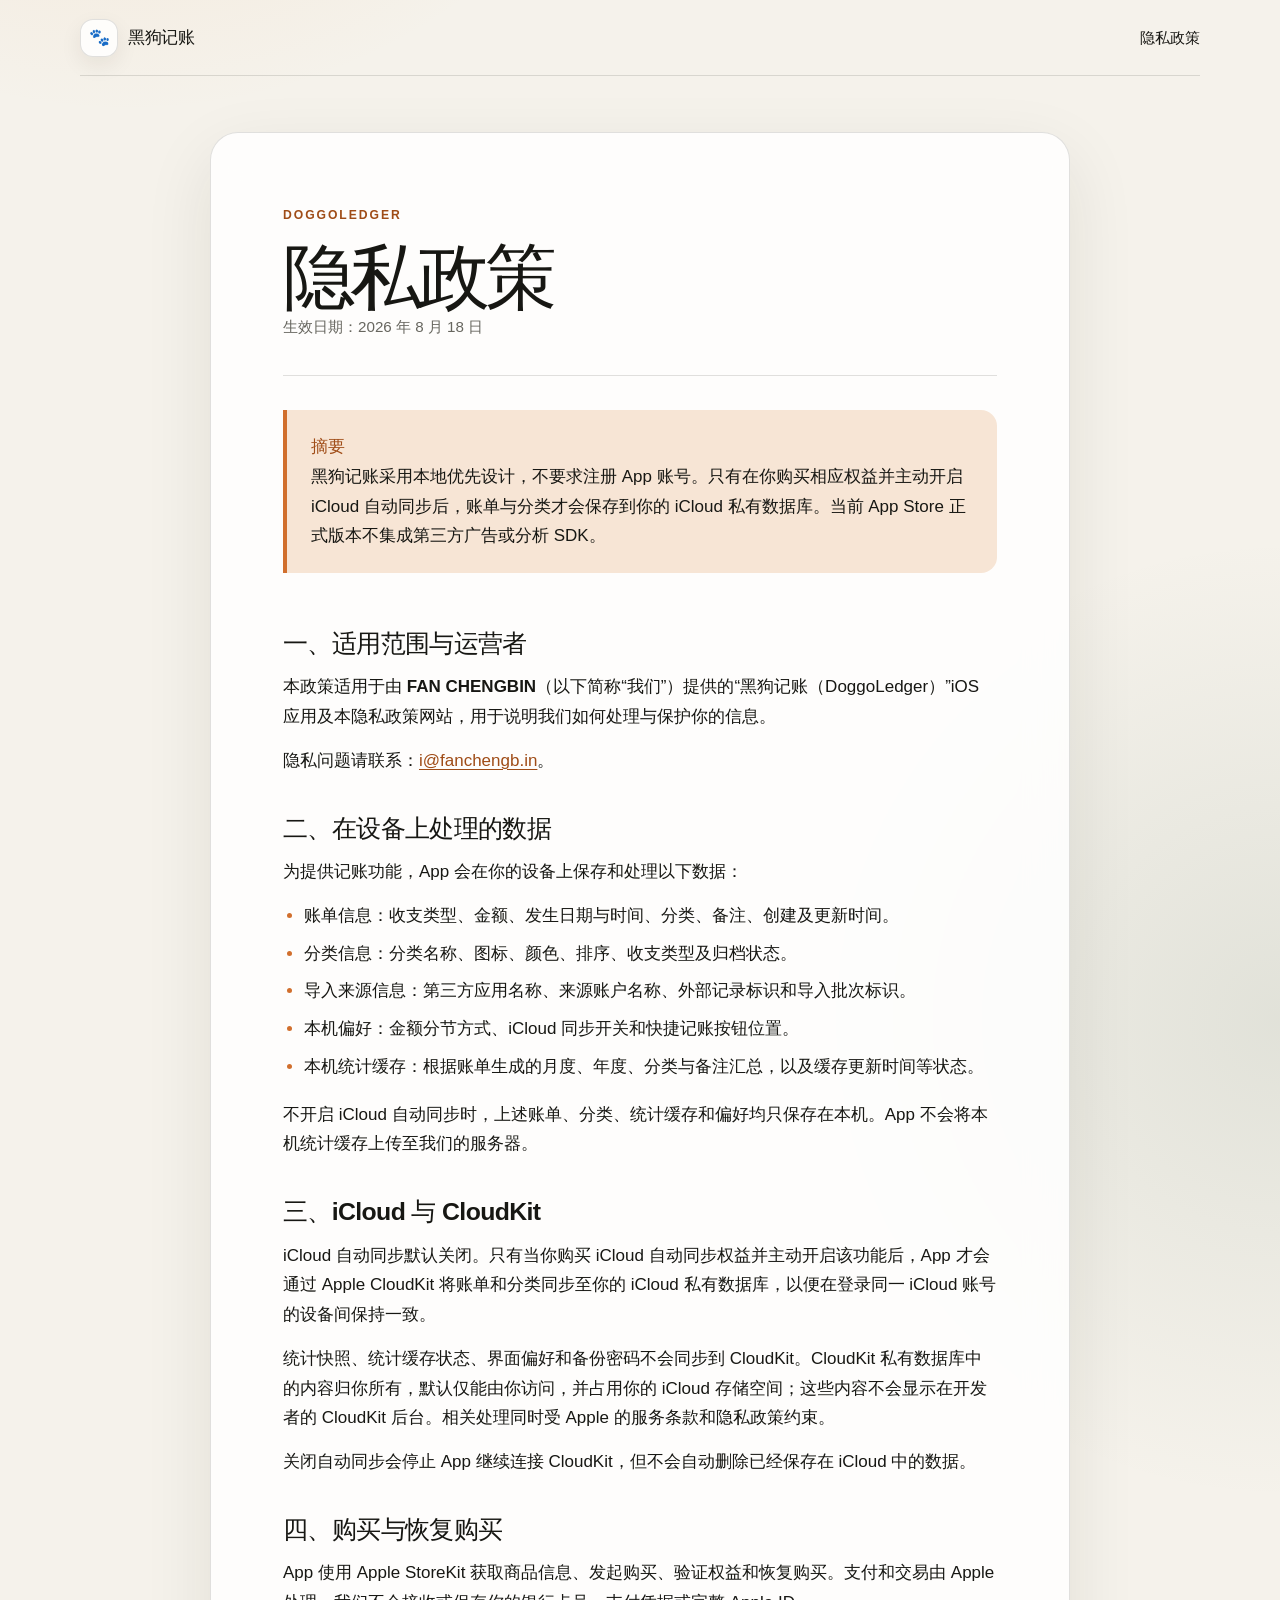
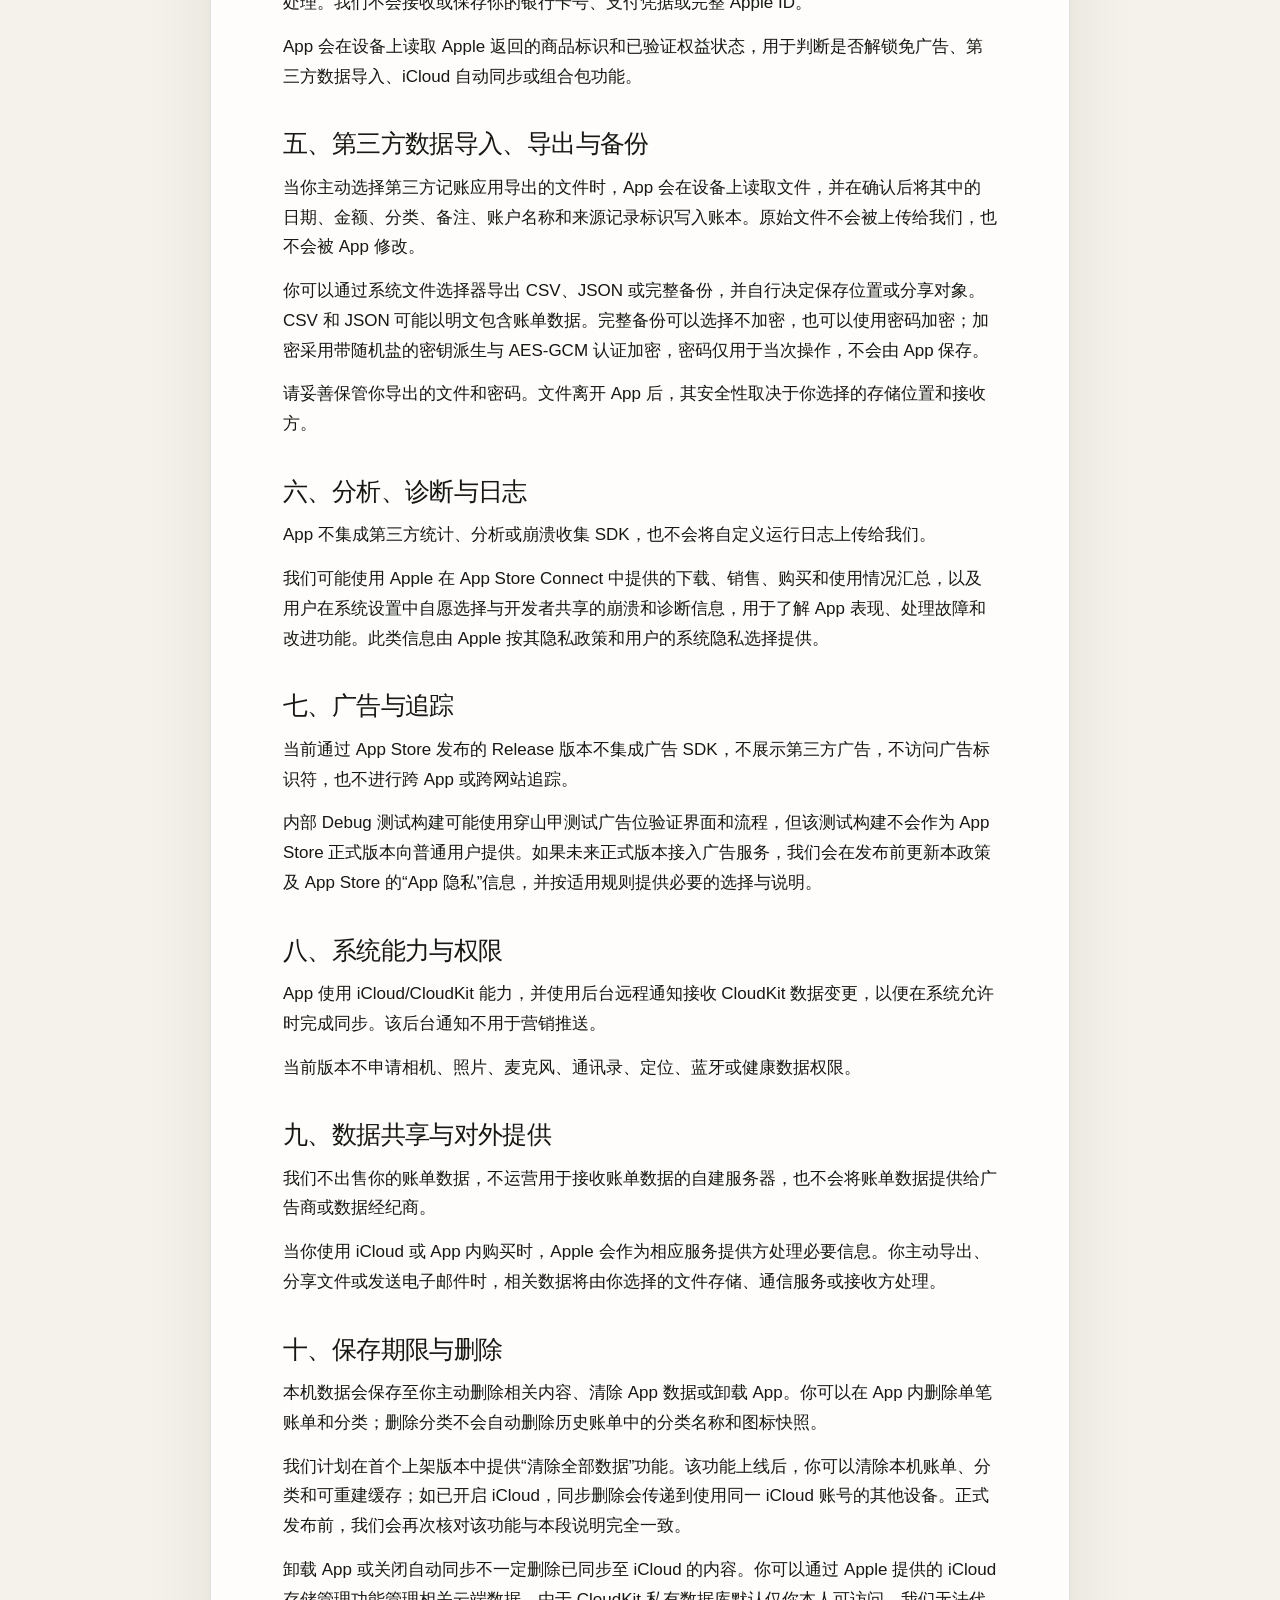
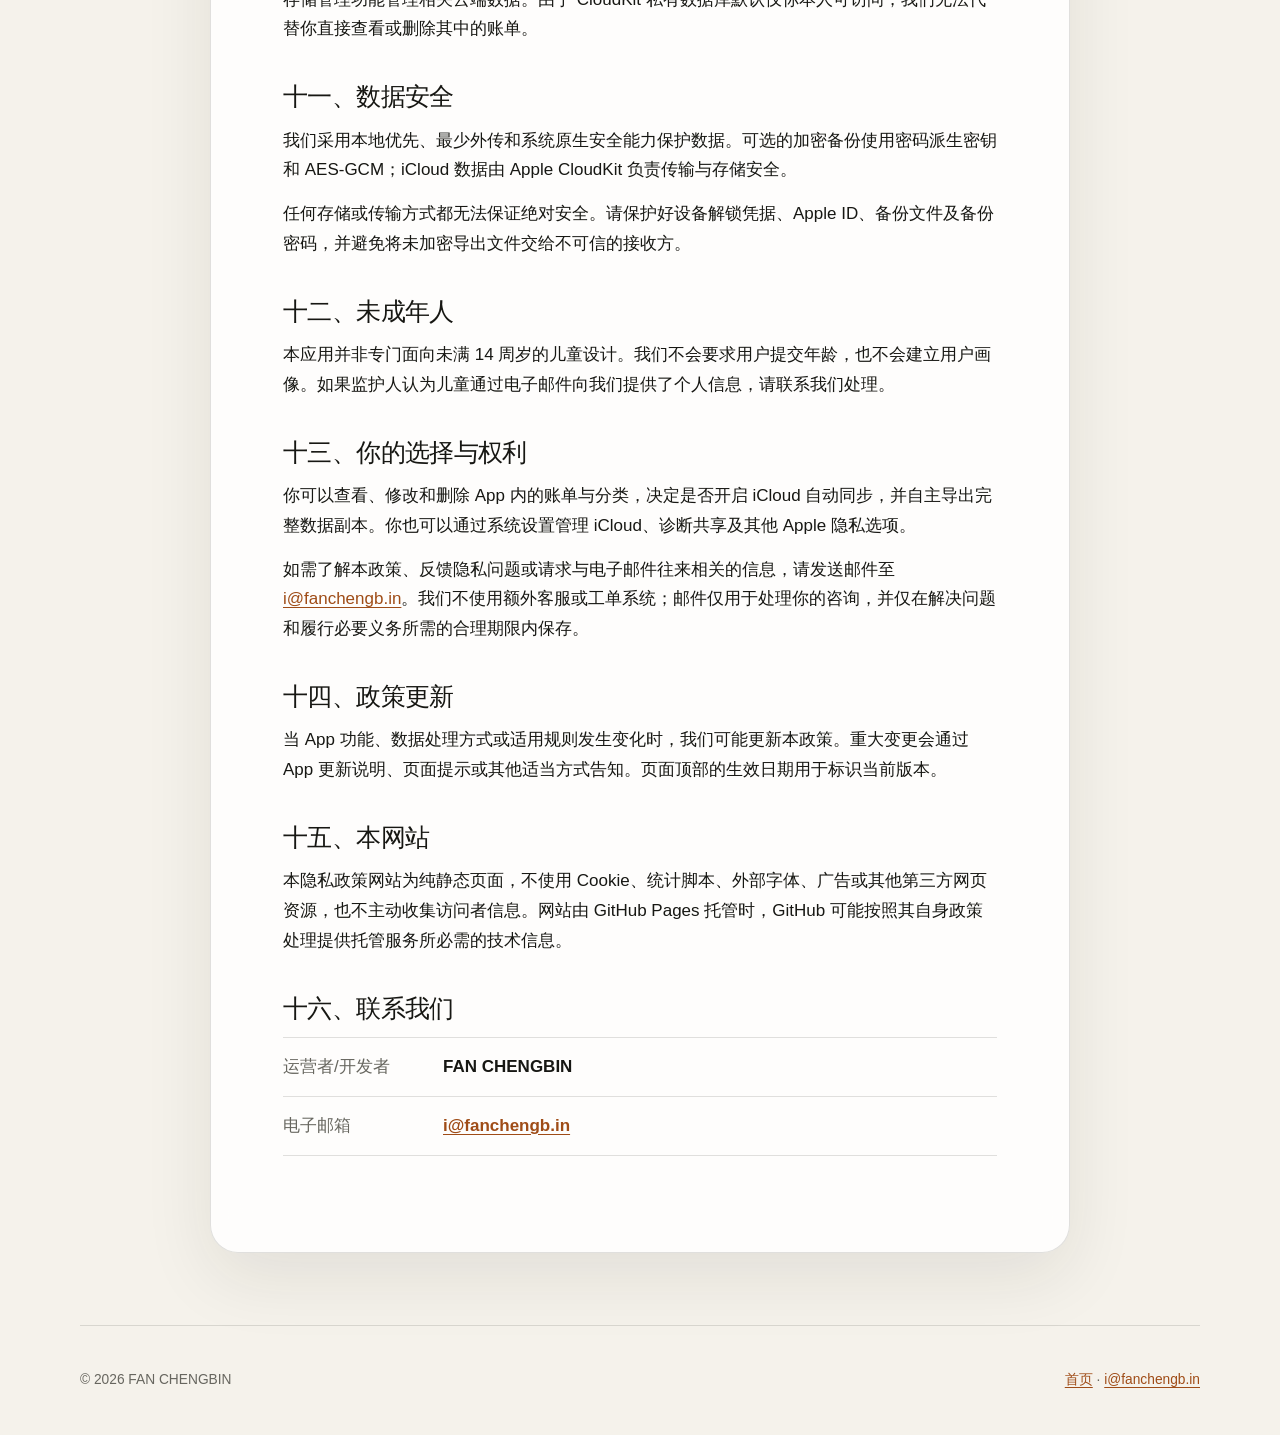
==== privacy.html @ 14ca74b3 "docs: publish DoggoLedger privacy policy" ====
<!doctype html>
<html lang="zh-CN">
<head>
  <meta charset="utf-8">
  <meta name="viewport" content="width=device-width, initial-scale=1">
  <meta name="description" content="黑狗记账（DoggoLedger）隐私政策。">
  <meta name="referrer" content="no-referrer">
  <meta http-equiv="Content-Security-Policy" content="default-src 'self'; style-src 'self'; img-src 'self' data:; object-src 'none'; base-uri 'none'; form-action 'none'; frame-ancestors 'none'">
  <title>隐私政策 · 黑狗记账</title>
  <link rel="stylesheet" href="styles.css">
</head>
<body>
  <header class="site-header">
    <a class="brand" href="index.html" aria-label="返回黑狗记账首页">
      <span class="brand-mark" aria-hidden="true">🐾</span>
      <span>黑狗记账</span>
    </a>
    <nav aria-label="主要导航">
      <a aria-current="page" href="privacy.html">隐私政策</a>
    </nav>
  </header>

  <main class="policy-layout">
    <article class="policy-card">
      <header class="policy-heading">
        <p class="eyebrow">DoggoLedger</p>
        <h1>隐私政策</h1>
        <p class="effective-date">生效日期：2026 年 8 月 18 日</p>
      </header>

      <div class="notice">
        <strong>摘要</strong>
        <p>黑狗记账采用本地优先设计，不要求注册 App 账号。只有在你购买相应权益并主动开启 iCloud 自动同步后，账单与分类才会保存到你的 iCloud 私有数据库。当前 App Store 正式版本不集成第三方广告或分析 SDK。</p>
      </div>

      <section id="scope">
        <h2>一、适用范围与运营者</h2>
        <p>本政策适用于由 <strong>FAN CHENGBIN</strong>（以下简称“我们”）提供的“黑狗记账（DoggoLedger）”iOS 应用及本隐私政策网站，用于说明我们如何处理与保护你的信息。</p>
        <p>隐私问题请联系：<a href="mailto:i@fanchengb.in">i@fanchengb.in</a>。</p>
      </section>

      <section id="local-data">
        <h2>二、在设备上处理的数据</h2>
        <p>为提供记账功能，App 会在你的设备上保存和处理以下数据：</p>
        <ul>
          <li><strong>账单信息：</strong>收支类型、金额、发生日期与时间、分类、备注、创建及更新时间。</li>
          <li><strong>分类信息：</strong>分类名称、图标、颜色、排序、收支类型及归档状态。</li>
          <li><strong>导入来源信息：</strong>第三方应用名称、来源账户名称、外部记录标识和导入批次标识。</li>
          <li><strong>本机偏好：</strong>金额分节方式、iCloud 同步开关和快捷记账按钮位置。</li>
          <li><strong>本机统计缓存：</strong>根据账单生成的月度、年度、分类与备注汇总，以及缓存更新时间等状态。</li>
        </ul>
        <p>不开启 iCloud 自动同步时，上述账单、分类、统计缓存和偏好均只保存在本机。App 不会将本机统计缓存上传至我们的服务器。</p>
      </section>

      <section id="icloud">
        <h2>三、iCloud 与 CloudKit</h2>
        <p>iCloud 自动同步默认关闭。只有当你购买 iCloud 自动同步权益并主动开启该功能后，App 才会通过 Apple CloudKit 将<strong>账单和分类</strong>同步至你的 iCloud 私有数据库，以便在登录同一 iCloud 账号的设备间保持一致。</p>
        <p>统计快照、统计缓存状态、界面偏好和备份密码不会同步到 CloudKit。CloudKit 私有数据库中的内容归你所有，默认仅能由你访问，并占用你的 iCloud 存储空间；这些内容不会显示在开发者的 CloudKit 后台。相关处理同时受 Apple 的服务条款和隐私政策约束。</p>
        <p>关闭自动同步会停止 App 继续连接 CloudKit，但不会自动删除已经保存在 iCloud 中的数据。</p>
      </section>

      <section id="purchases">
        <h2>四、购买与恢复购买</h2>
        <p>App 使用 Apple StoreKit 获取商品信息、发起购买、验证权益和恢复购买。支付和交易由 Apple 处理。我们不会接收或保存你的银行卡号、支付凭据或完整 Apple ID。</p>
        <p>App 会在设备上读取 Apple 返回的商品标识和已验证权益状态，用于判断是否解锁免广告、第三方数据导入、iCloud 自动同步或组合包功能。</p>
      </section>

      <section id="imports-backups">
        <h2>五、第三方数据导入、导出与备份</h2>
        <p>当你主动选择第三方记账应用导出的文件时，App 会在设备上读取文件，并在确认后将其中的日期、金额、分类、备注、账户名称和来源记录标识写入账本。原始文件不会被上传给我们，也不会被 App 修改。</p>
        <p>你可以通过系统文件选择器导出 CSV、JSON 或完整备份，并自行决定保存位置或分享对象。CSV 和 JSON 可能以明文包含账单数据。完整备份可以选择不加密，也可以使用密码加密；加密采用带随机盐的密钥派生与 AES-GCM 认证加密，密码仅用于当次操作，不会由 App 保存。</p>
        <p>请妥善保管你导出的文件和密码。文件离开 App 后，其安全性取决于你选择的存储位置和接收方。</p>
      </section>

      <section id="analytics">
        <h2>六、分析、诊断与日志</h2>
        <p>App 不集成第三方统计、分析或崩溃收集 SDK，也不会将自定义运行日志上传给我们。</p>
        <p>我们可能使用 Apple 在 App Store Connect 中提供的下载、销售、购买和使用情况汇总，以及用户在系统设置中自愿选择与开发者共享的崩溃和诊断信息，用于了解 App 表现、处理故障和改进功能。此类信息由 Apple 按其隐私政策和用户的系统隐私选择提供。</p>
      </section>

      <section id="ads">
        <h2>七、广告与追踪</h2>
        <p>当前通过 App Store 发布的 Release 版本不集成广告 SDK，不展示第三方广告，不访问广告标识符，也不进行跨 App 或跨网站追踪。</p>
        <p>内部 Debug 测试构建可能使用穿山甲测试广告位验证界面和流程，但该测试构建不会作为 App Store 正式版本向普通用户提供。如果未来正式版本接入广告服务，我们会在发布前更新本政策及 App Store 的“App 隐私”信息，并按适用规则提供必要的选择与说明。</p>
      </section>

      <section id="permissions">
        <h2>八、系统能力与权限</h2>
        <p>App 使用 iCloud/CloudKit 能力，并使用后台远程通知接收 CloudKit 数据变更，以便在系统允许时完成同步。该后台通知不用于营销推送。</p>
        <p>当前版本不申请相机、照片、麦克风、通讯录、定位、蓝牙或健康数据权限。</p>
      </section>

      <section id="sharing">
        <h2>九、数据共享与对外提供</h2>
        <p>我们不出售你的账单数据，不运营用于接收账单数据的自建服务器，也不会将账单数据提供给广告商或数据经纪商。</p>
        <p>当你使用 iCloud 或 App 内购买时，Apple 会作为相应服务提供方处理必要信息。你主动导出、分享文件或发送电子邮件时，相关数据将由你选择的文件存储、通信服务或接收方处理。</p>
      </section>

      <section id="retention-deletion">
        <h2>十、保存期限与删除</h2>
        <p>本机数据会保存至你主动删除相关内容、清除 App 数据或卸载 App。你可以在 App 内删除单笔账单和分类；删除分类不会自动删除历史账单中的分类名称和图标快照。</p>
        <p>我们计划在首个上架版本中提供“清除全部数据”功能。该功能上线后，你可以清除本机账单、分类和可重建缓存；如已开启 iCloud，同步删除会传递到使用同一 iCloud 账号的其他设备。正式发布前，我们会再次核对该功能与本段说明完全一致。</p>
        <p>卸载 App 或关闭自动同步不一定删除已同步至 iCloud 的内容。你可以通过 Apple 提供的 iCloud 存储管理功能管理相关云端数据。由于 CloudKit 私有数据库默认仅你本人可访问，我们无法代替你直接查看或删除其中的账单。</p>
      </section>

      <section id="security">
        <h2>十一、数据安全</h2>
        <p>我们采用本地优先、最少外传和系统原生安全能力保护数据。可选的加密备份使用密码派生密钥和 AES-GCM；iCloud 数据由 Apple CloudKit 负责传输与存储安全。</p>
        <p>任何存储或传输方式都无法保证绝对安全。请保护好设备解锁凭据、Apple ID、备份文件及备份密码，并避免将未加密导出文件交给不可信的接收方。</p>
      </section>

      <section id="children">
        <h2>十二、未成年人</h2>
        <p>本应用并非专门面向未满 14 周岁的儿童设计。我们不会要求用户提交年龄，也不会建立用户画像。如果监护人认为儿童通过电子邮件向我们提供了个人信息，请联系我们处理。</p>
      </section>

      <section id="rights">
        <h2>十三、你的选择与权利</h2>
        <p>你可以查看、修改和删除 App 内的账单与分类，决定是否开启 iCloud 自动同步，并自主导出完整数据副本。你也可以通过系统设置管理 iCloud、诊断共享及其他 Apple 隐私选项。</p>
        <p>如需了解本政策、反馈隐私问题或请求与电子邮件往来相关的信息，请发送邮件至 <a href="mailto:i@fanchengb.in">i@fanchengb.in</a>。我们不使用额外客服或工单系统；邮件仅用于处理你的咨询，并仅在解决问题和履行必要义务所需的合理期限内保存。</p>
      </section>

      <section id="changes">
        <h2>十四、政策更新</h2>
        <p>当 App 功能、数据处理方式或适用规则发生变化时，我们可能更新本政策。重大变更会通过 App 更新说明、页面提示或其他适当方式告知。页面顶部的生效日期用于标识当前版本。</p>
      </section>

      <section id="website">
        <h2>十五、本网站</h2>
        <p>本隐私政策网站为纯静态页面，不使用 Cookie、统计脚本、外部字体、广告或其他第三方网页资源，也不主动收集访问者信息。网站由 GitHub Pages 托管时，GitHub 可能按照其自身政策处理提供托管服务所必需的技术信息。</p>
      </section>

      <section id="contact">
        <h2>十六、联系我们</h2>
        <dl class="contact-list">
          <dt>运营者/开发者</dt><dd>FAN CHENGBIN</dd>
          <dt>电子邮箱</dt><dd><a href="mailto:i@fanchengb.in">i@fanchengb.in</a></dd>
        </dl>
      </section>
    </article>
  </main>

  <footer class="site-footer">
    <p>© 2026 FAN CHENGBIN</p>
    <p><a href="index.html">首页</a><span aria-hidden="true"> · </span><a href="mailto:i@fanchengb.in">i@fanchengb.in</a></p>
  </footer>
</body>
</html>
---- styles.css ----
:root {
  color-scheme: light dark;
  --bg: #f5f2eb;
  --surface: rgba(255, 255, 255, 0.84);
  --surface-strong: #ffffff;
  --text: #171713;
  --muted: #67665f;
  --line: rgba(23, 23, 19, 0.13);
  --accent: #d16f2d;
  --accent-dark: #9f4c17;
  --accent-soft: #f7e5d5;
  --shadow: 0 24px 70px rgba(37, 31, 20, 0.09);
  font-family: -apple-system, BlinkMacSystemFont, "Segoe UI", sans-serif;
  font-synthesis: none;
}

* { box-sizing: border-box; }

html {
  scroll-behavior: smooth;
  background: var(--bg);
}

body {
  min-height: 100vh;
  margin: 0;
  color: var(--text);
  background:
    radial-gradient(circle at 10% -10%, rgba(238, 160, 89, 0.22), transparent 36rem),
    radial-gradient(circle at 100% 22%, rgba(82, 108, 86, 0.12), transparent 30rem),
    var(--bg);
  font-size: 17px;
  line-height: 1.75;
  text-rendering: optimizeLegibility;
}

a {
  color: var(--accent-dark);
  text-decoration-thickness: 1px;
  text-underline-offset: 0.2em;
}

a:hover { color: var(--accent); }

a:focus-visible,
button:focus-visible {
  outline: 3px solid var(--accent);
  outline-offset: 4px;
  border-radius: 6px;
}

.site-header,
.site-footer,
.home-main,
.policy-layout {
  width: min(1120px, calc(100% - 40px));
  margin-inline: auto;
}

.site-header {
  min-height: 76px;
  display: flex;
  align-items: center;
  justify-content: space-between;
  gap: 24px;
  border-bottom: 1px solid var(--line);
}

.brand {
  display: inline-flex;
  align-items: center;
  gap: 10px;
  color: var(--text);
  font-weight: 760;
  text-decoration: none;
  letter-spacing: -0.02em;
}

.brand-mark {
  width: 38px;
  height: 38px;
  display: grid;
  place-items: center;
  border: 1px solid var(--line);
  border-radius: 13px;
  background: var(--surface);
  box-shadow: 0 8px 22px rgba(37, 31, 20, 0.07);
}

nav a {
  color: var(--muted);
  font-size: 0.94rem;
  font-weight: 650;
  text-decoration: none;
}

nav a[aria-current="page"] { color: var(--text); }

.home-main { padding: 94px 0 72px; }

.hero { max-width: 820px; }

.eyebrow {
  margin: 0 0 12px;
  color: var(--accent-dark);
  font-size: 0.76rem;
  font-weight: 800;
  letter-spacing: 0.16em;
  text-transform: uppercase;
}

h1,
h2 {
  font-family: ui-rounded, -apple-system, BlinkMacSystemFont, "Segoe UI", sans-serif;
  text-wrap: balance;
}

h1 {
  margin: 0;
  font-size: clamp(2.55rem, 7vw, 5.5rem);
  line-height: 1.03;
  letter-spacing: -0.065em;
}

.hero-copy {
  max-width: 680px;
  margin: 30px 0 0;
  color: var(--muted);
  font-size: clamp(1.05rem, 2vw, 1.28rem);
}

.hero-actions {
  display: flex;
  flex-wrap: wrap;
  gap: 12px;
  margin-top: 32px;
}

.button {
  min-height: 48px;
  display: inline-flex;
  align-items: center;
  justify-content: center;
  padding: 10px 18px;
  border: 1px solid var(--line);
  border-radius: 14px;
  font-weight: 720;
  text-decoration: none;
}

.button.primary {
  color: #fff;
  border-color: var(--accent-dark);
  background: var(--accent-dark);
  box-shadow: 0 12px 28px rgba(159, 76, 23, 0.2);
}

.button.primary:hover { color: #fff; background: var(--accent); }
.button.secondary { color: var(--text); background: var(--surface); }

.feature-grid {
  display: grid;
  grid-template-columns: repeat(3, 1fr);
  gap: 18px;
  margin-top: 90px;
}

.feature-card,
.policy-card {
  border: 1px solid var(--line);
  background: var(--surface);
  box-shadow: var(--shadow);
  backdrop-filter: blur(20px);
  -webkit-backdrop-filter: blur(20px);
}

.feature-card {
  padding: 28px;
  border-radius: 22px;
}

.feature-icon {
  width: 40px;
  height: 40px;
  display: grid;
  place-items: center;
  color: var(--accent-dark);
  border-radius: 12px;
  background: var(--accent-soft);
  font-weight: 800;
}

.feature-card h2 {
  margin: 18px 0 6px;
  font-size: 1.18rem;
  letter-spacing: -0.025em;
}

.feature-card p {
  margin: 0;
  color: var(--muted);
  font-size: 0.95rem;
}

.policy-layout { padding: 56px 0 72px; }

.policy-card {
  max-width: 860px;
  margin: 0 auto;
  padding: clamp(28px, 6vw, 72px);
  border-radius: 28px;
}

.policy-heading {
  padding-bottom: 34px;
  border-bottom: 1px solid var(--line);
}

.policy-heading h1 {
  font-size: clamp(2.5rem, 6vw, 4.5rem);
}

.effective-date {
  margin: 16px 0 0;
  color: var(--muted);
  font-size: 0.95rem;
}

.notice {
  margin: 34px 0 42px;
  padding: 22px 24px;
  border-left: 4px solid var(--accent);
  border-radius: 0 16px 16px 0;
  background: var(--accent-soft);
}

.notice strong { color: var(--accent-dark); }
.notice p { margin: 5px 0 0; }

.policy-card section {
  padding-block: 12px 24px;
  scroll-margin-top: 20px;
}

.policy-card h2 {
  margin: 0 0 12px;
  font-size: clamp(1.25rem, 3vw, 1.55rem);
  line-height: 1.35;
  letter-spacing: -0.025em;
}

.policy-card p { margin: 0 0 14px; }
.policy-card p:last-child { margin-bottom: 0; }

.policy-card ul {
  margin: 0 0 18px;
  padding-left: 1.25em;
}

.policy-card li { margin-block: 8px; }
.policy-card li::marker { color: var(--accent); }

.contact-list {
  display: grid;
  grid-template-columns: 160px 1fr;
  margin: 0;
  border-top: 1px solid var(--line);
}

.contact-list dt,
.contact-list dd {
  padding: 14px 0;
  border-bottom: 1px solid var(--line);
}

.contact-list dt { color: var(--muted); }
.contact-list dd { margin: 0; font-weight: 650; }

.site-footer {
  min-height: 110px;
  display: flex;
  align-items: center;
  justify-content: space-between;
  gap: 24px;
  padding-block: 24px;
  color: var(--muted);
  border-top: 1px solid var(--line);
  font-size: 0.86rem;
}

.site-footer p { margin: 0; }

@media (max-width: 760px) {
  body { font-size: 16px; line-height: 1.7; }
  .site-header, .site-footer, .home-main, .policy-layout { width: min(100% - 28px, 680px); }
  .site-header { min-height: 66px; }
  .home-main { padding: 62px 0 48px; }
  .hero-copy { margin-top: 22px; }
  .feature-grid { grid-template-columns: 1fr; margin-top: 58px; }
  .feature-card { padding: 22px; }
  .policy-layout { padding: 26px 0 46px; }
  .policy-card { padding: 26px 20px 34px; border-radius: 20px; }
  .policy-heading { padding-bottom: 26px; }
  .notice { margin: 26px 0 34px; padding: 18px; }
  .contact-list { grid-template-columns: 1fr; }
  .contact-list dt { padding-bottom: 0; border-bottom: 0; }
  .contact-list dd { padding-top: 2px; }
  .site-footer { min-height: 128px; flex-direction: column; align-items: flex-start; justify-content: center; gap: 4px; }
}

@media (prefers-reduced-motion: reduce) {
  html { scroll-behavior: auto; }
}

@media (prefers-color-scheme: dark) {
  :root {
    --bg: #11110f;
    --surface: rgba(29, 29, 25, 0.9);
    --surface-strong: #1d1d19;
    --text: #f3f0e9;
    --muted: #b4b0a7;
    --line: rgba(255, 255, 255, 0.12);
    --accent: #f09a59;
    --accent-dark: #ffb478;
    --accent-soft: rgba(209, 111, 45, 0.15);
    --shadow: 0 24px 70px rgba(0, 0, 0, 0.25);
  }

  .button.primary { color: #1a120d; background: var(--accent-dark); border-color: var(--accent-dark); }
  .button.primary:hover { color: #1a120d; }
}
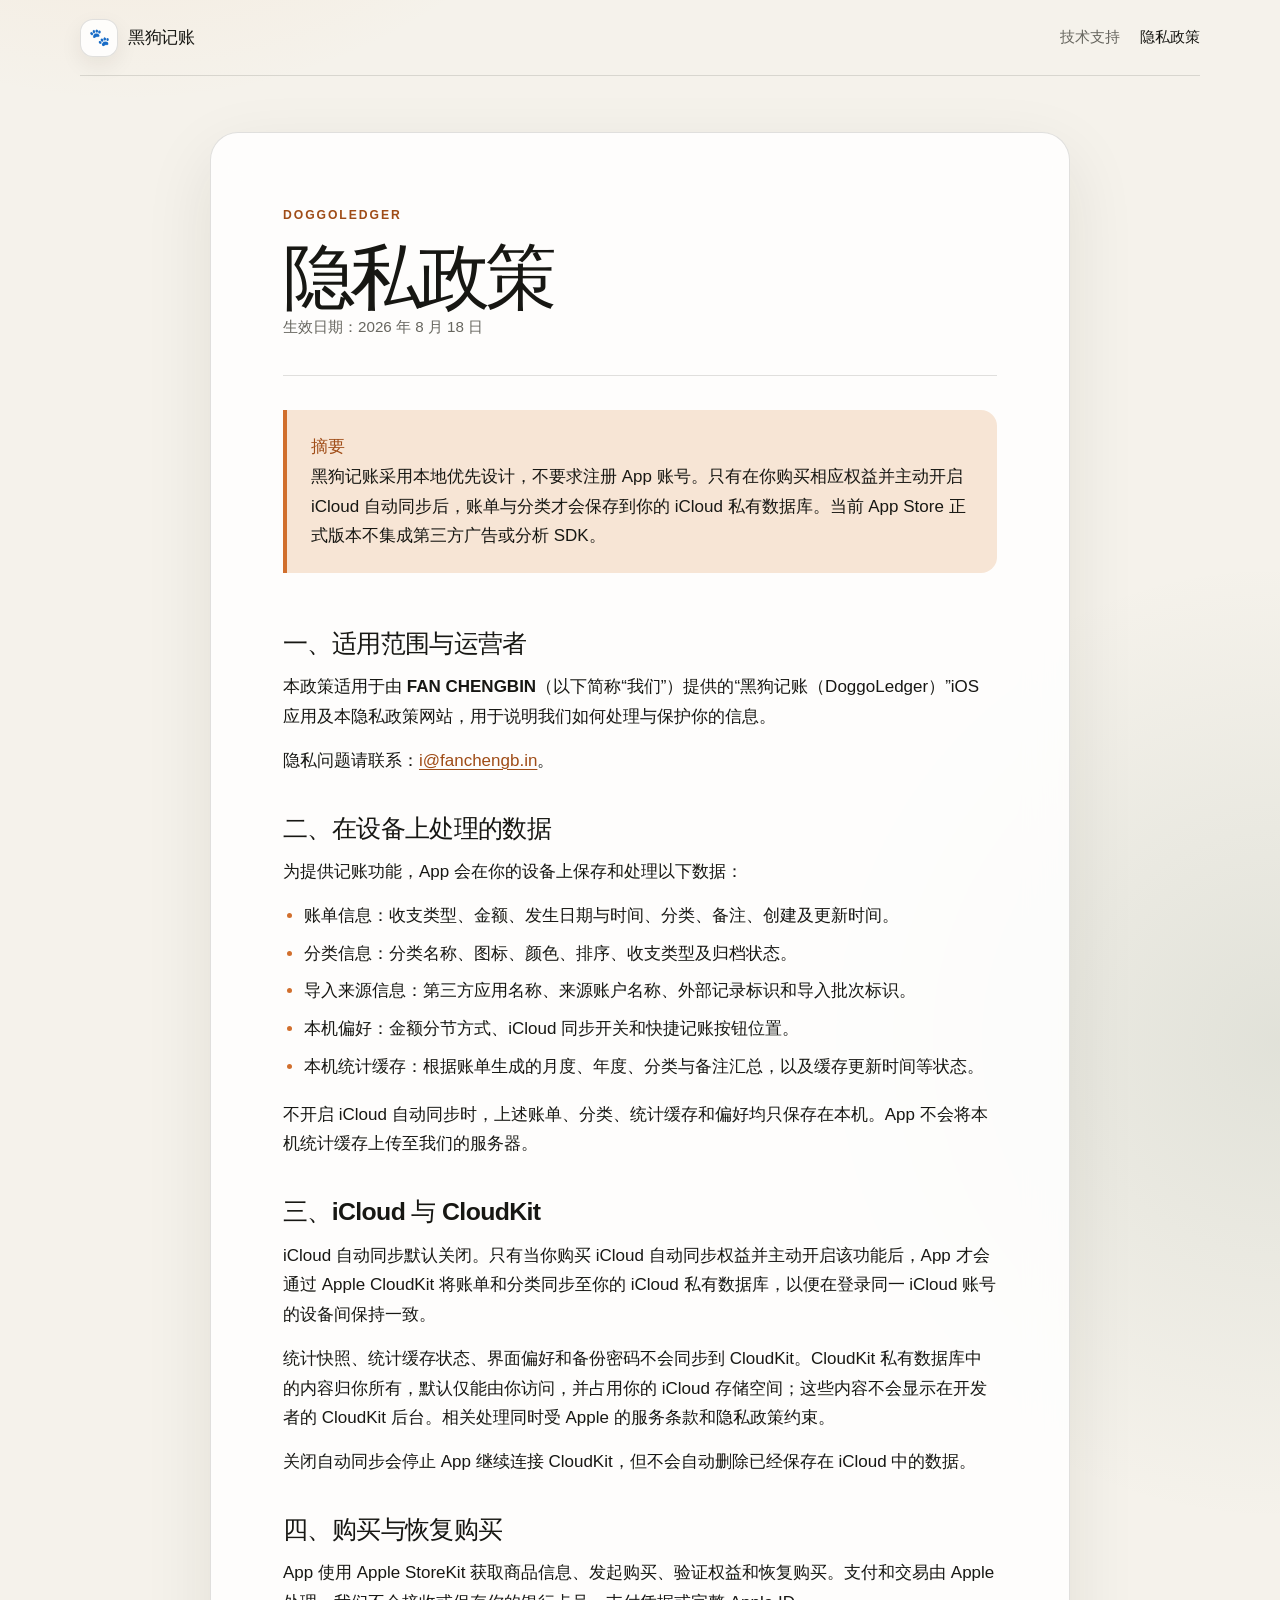
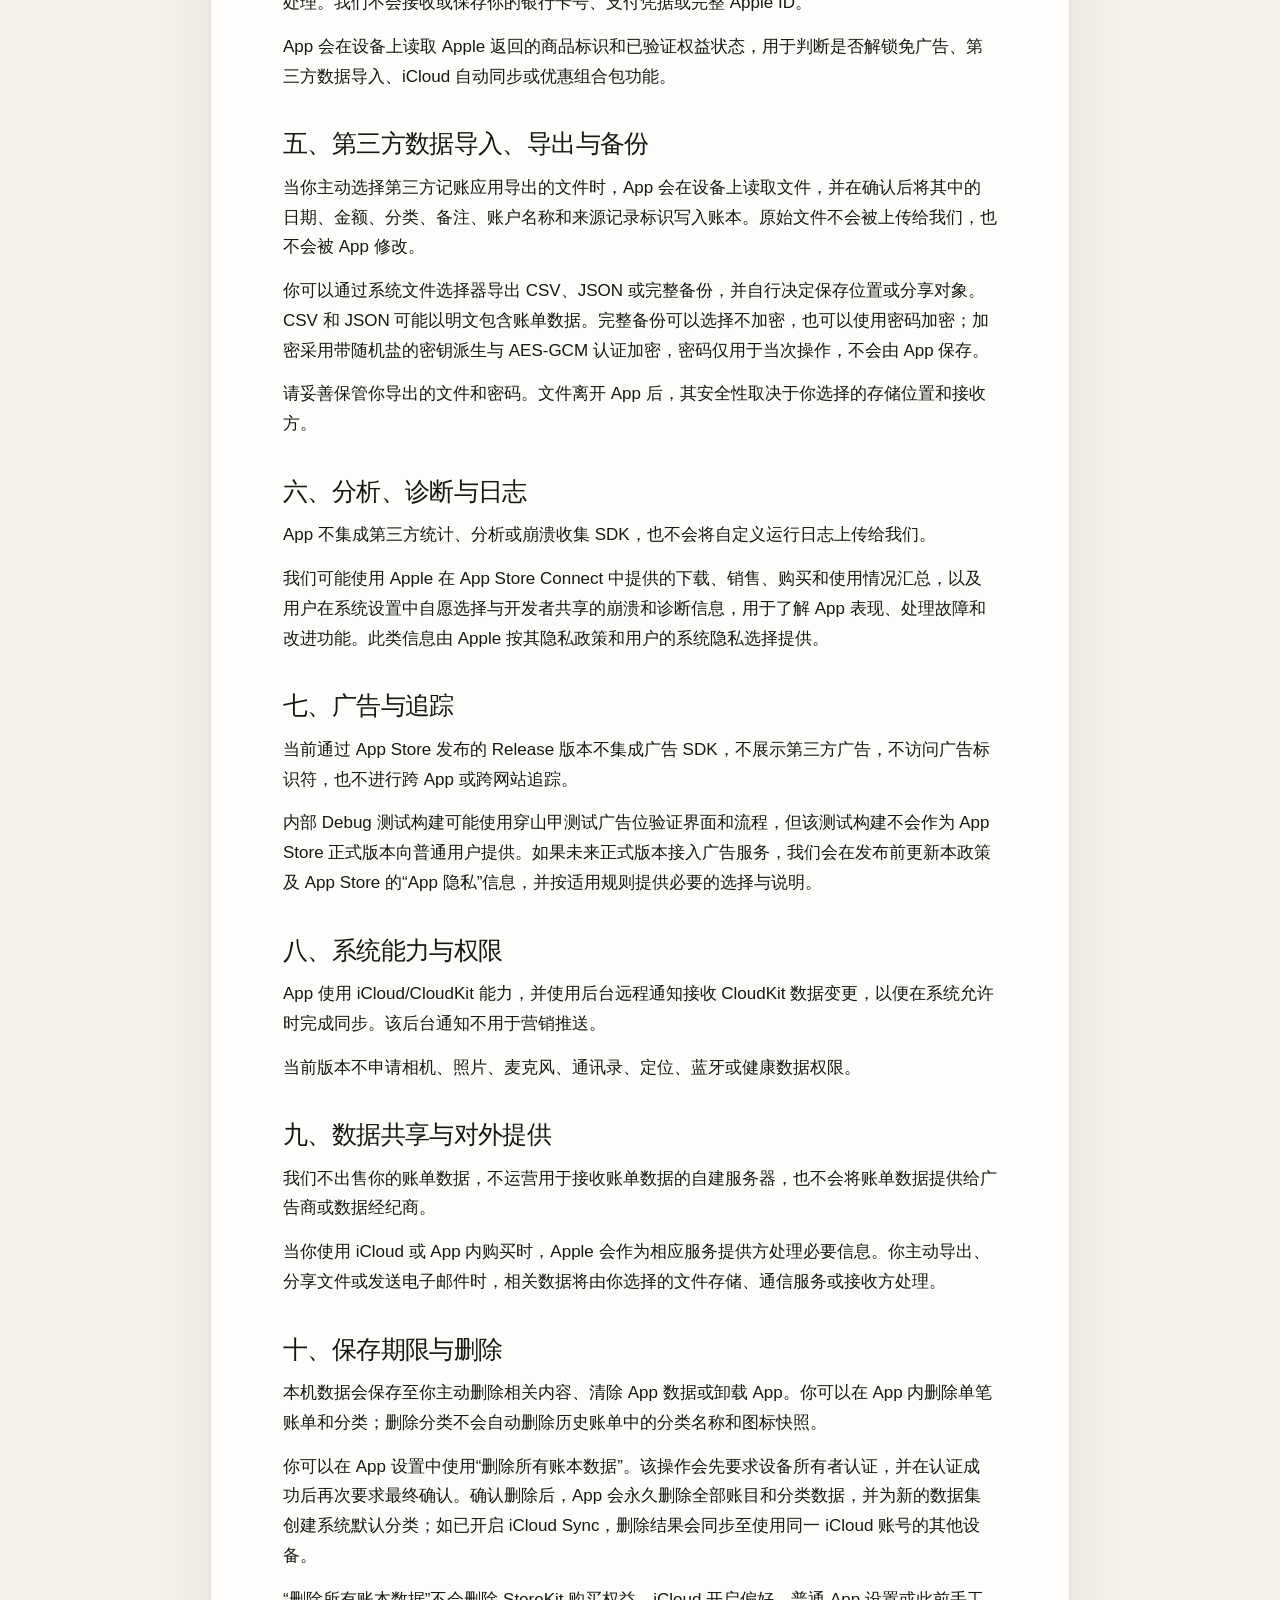
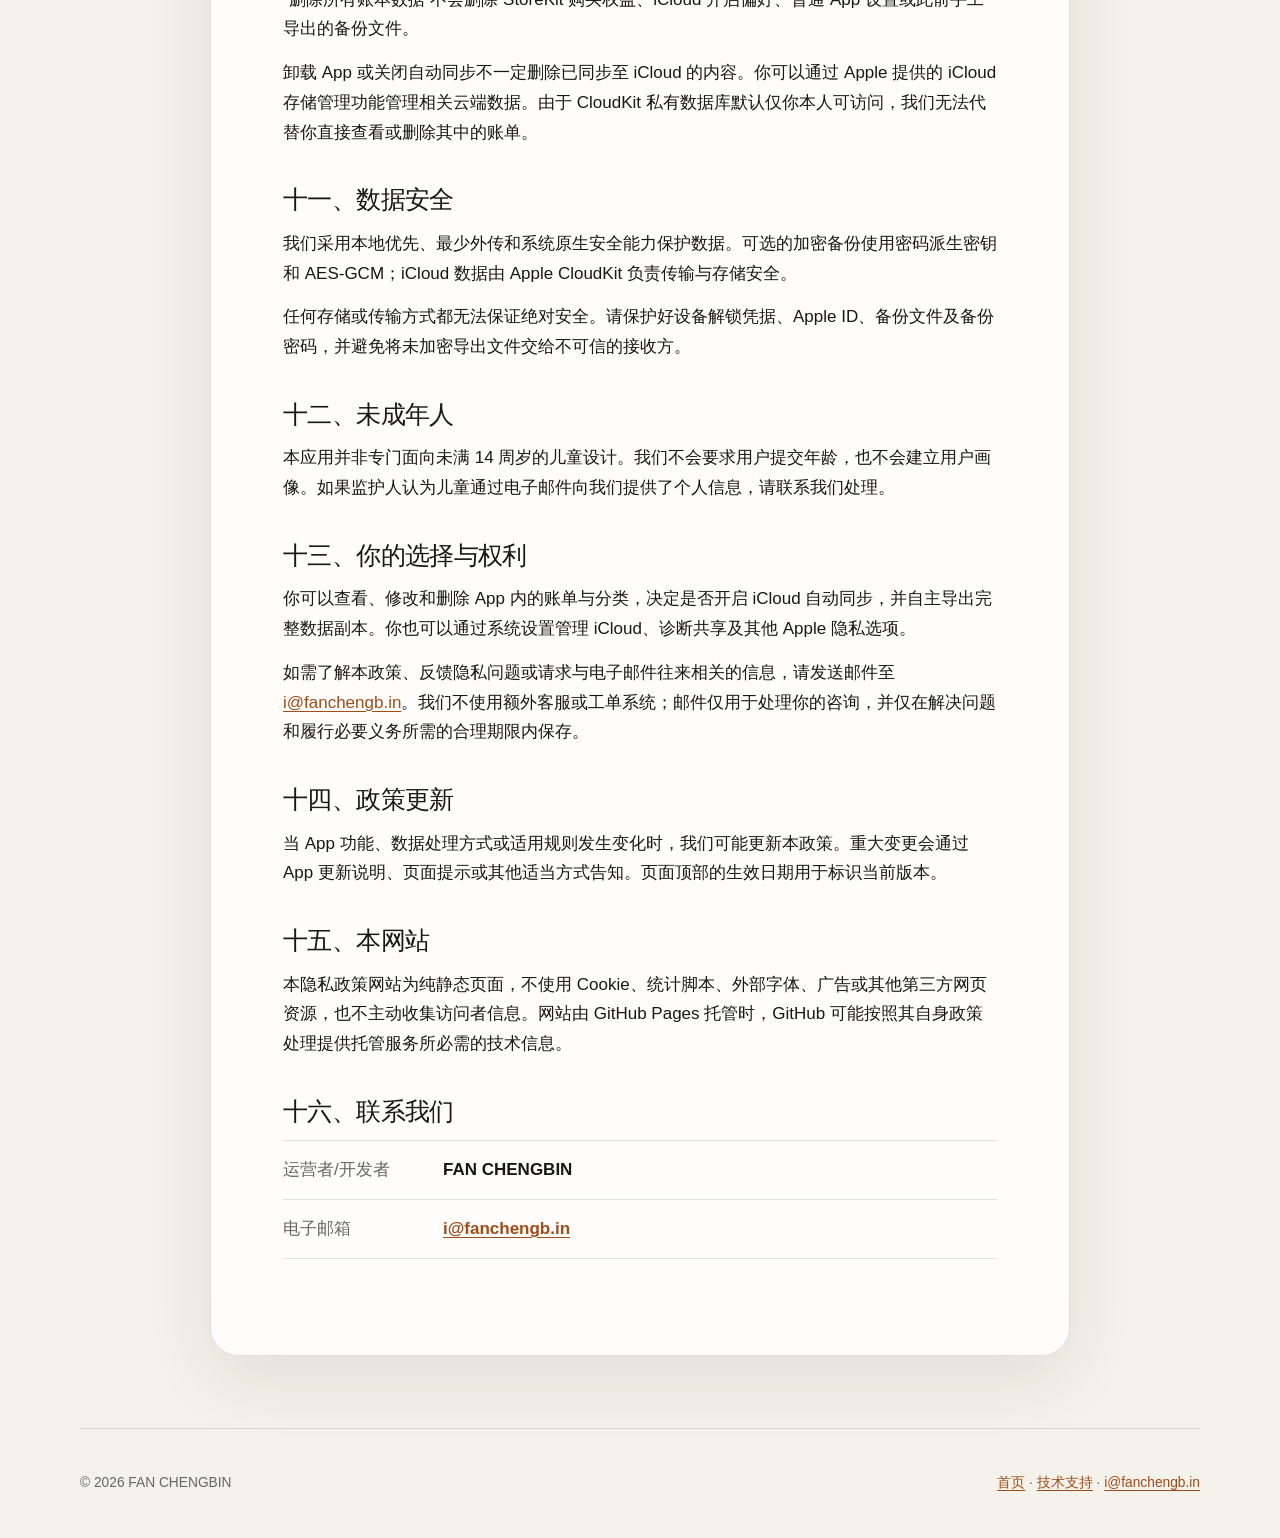
==== commit 61de7852: "docs: add DoggoLedger support page" ====
--- a/privacy.html
+++ b/privacy.html
@@ -16,6 +16,7 @@
       <span>黑狗记账</span>
     </a>
     <nav aria-label="主要导航">
+      <a href="support.html">技术支持</a>
       <a aria-current="page" href="privacy.html">隐私政策</a>
     </nav>
   </header>
@@ -62,7 +63,7 @@
       <section id="purchases">
         <h2>四、购买与恢复购买</h2>
         <p>App 使用 Apple StoreKit 获取商品信息、发起购买、验证权益和恢复购买。支付和交易由 Apple 处理。我们不会接收或保存你的银行卡号、支付凭据或完整 Apple ID。</p>
-        <p>App 会在设备上读取 Apple 返回的商品标识和已验证权益状态，用于判断是否解锁免广告、第三方数据导入、iCloud 自动同步或组合包功能。</p>
+        <p>App 会在设备上读取 Apple 返回的商品标识和已验证权益状态，用于判断是否解锁免广告、第三方数据导入、iCloud 自动同步或优惠组合包功能。</p>
       </section>
 
       <section id="imports-backups">
@@ -99,7 +100,8 @@
       <section id="retention-deletion">
         <h2>十、保存期限与删除</h2>
         <p>本机数据会保存至你主动删除相关内容、清除 App 数据或卸载 App。你可以在 App 内删除单笔账单和分类；删除分类不会自动删除历史账单中的分类名称和图标快照。</p>
-        <p>我们计划在首个上架版本中提供“清除全部数据”功能。该功能上线后，你可以清除本机账单、分类和可重建缓存；如已开启 iCloud，同步删除会传递到使用同一 iCloud 账号的其他设备。正式发布前，我们会再次核对该功能与本段说明完全一致。</p>
+        <p>你可以在 App 设置中使用“删除所有账本数据”。该操作会先要求设备所有者认证，并在认证成功后再次要求最终确认。确认删除后，App 会永久删除全部账目和分类数据，并为新的数据集创建系统默认分类；如已开启 iCloud Sync，删除结果会同步至使用同一 iCloud 账号的其他设备。</p>
+        <p>“删除所有账本数据”不会删除 StoreKit 购买权益、iCloud 开启偏好、普通 App 设置或此前手工导出的备份文件。</p>
         <p>卸载 App 或关闭自动同步不一定删除已同步至 iCloud 的内容。你可以通过 Apple 提供的 iCloud 存储管理功能管理相关云端数据。由于 CloudKit 私有数据库默认仅你本人可访问，我们无法代替你直接查看或删除其中的账单。</p>
       </section>
 
@@ -142,7 +144,7 @@
 
   <footer class="site-footer">
     <p>© 2026 FAN CHENGBIN</p>
-    <p><a href="index.html">首页</a><span aria-hidden="true"> · </span><a href="mailto:i@fanchengb.in">i@fanchengb.in</a></p>
+    <p><a href="index.html">首页</a><span aria-hidden="true"> · </span><a href="support.html">技术支持</a><span aria-hidden="true"> · </span><a href="mailto:i@fanchengb.in">i@fanchengb.in</a></p>
   </footer>
 </body>
 </html>
--- a/styles.css
+++ b/styles.css
@@ -94,6 +94,12 @@
   text-decoration: none;
 }
 
+nav {
+  display: flex;
+  align-items: center;
+  gap: 20px;
+}
+
 nav a[aria-current="page"] { color: var(--text); }
 
 .home-main { padding: 94px 0 72px; }
@@ -294,6 +300,7 @@
   body { font-size: 16px; line-height: 1.7; }
   .site-header, .site-footer, .home-main, .policy-layout { width: min(100% - 28px, 680px); }
   .site-header { min-height: 66px; }
+  nav { gap: 12px; }
   .home-main { padding: 62px 0 48px; }
   .hero-copy { margin-top: 22px; }
   .feature-grid { grid-template-columns: 1fr; margin-top: 58px; }
